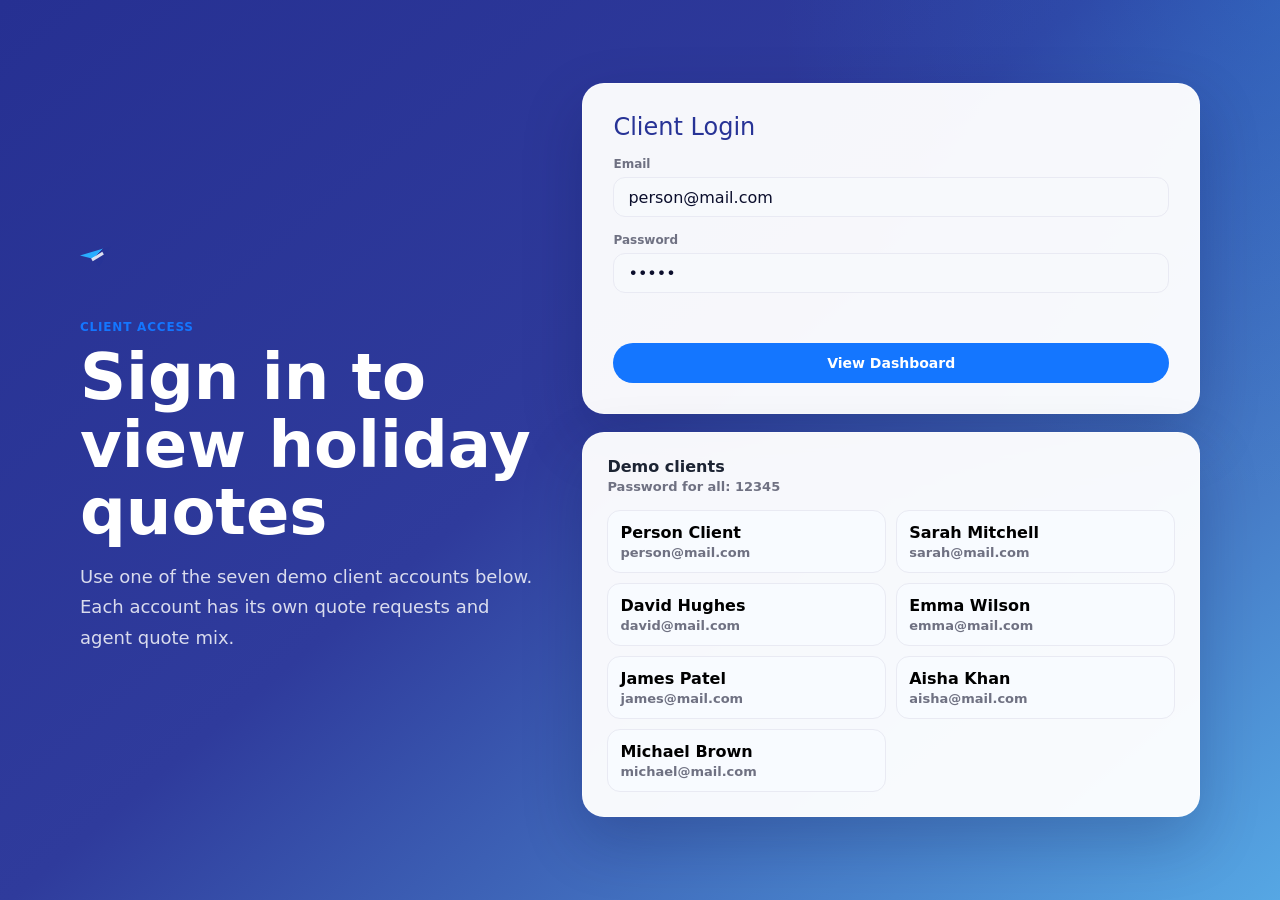
==== login/index.html @ 9fcec974 "Add client login demo accounts" ====
<!doctype html>
<html lang="en">
  <head>
    <meta charset="utf-8" />
    <meta name="viewport" content="width=device-width, initial-scale=1" />
    <title>Client Login</title>
    <link rel="stylesheet" href="../assets/styles.css" />
  </head>
  <body class="login-page">
    <main class="login-shell">
      <section class="login-hero">
        <a class="brand" href="../" aria-label="Home">
          <span class="brand-plane"></span>
        </a>
        <div>
          <p class="dashboard-eyebrow">Client access</p>
          <h1>Sign in to view holiday quotes</h1>
          <p>Use one of the seven demo client accounts below. Each account has its own quote requests and agent quote mix.</p>
        </div>
      </section>

      <section class="login-card">
        <form id="loginForm" class="login-form">
          <h2>Client Login</h2>
          <label class="field">
            <span>Email</span>
            <input name="email" type="email" autocomplete="email" />
          </label>
          <label class="field">
            <span>Password</span>
            <input name="password" type="password" autocomplete="current-password" />
          </label>
          <small data-login-error></small>
          <button class="submit-button" type="submit">View Dashboard</button>
        </form>

        <div class="demo-client-panel">
          <div>
            <strong>Demo clients</strong>
            <span>Password for all: 12345</span>
          </div>
          <div class="demo-client-list" id="demoClientList"></div>
        </div>
      </section>
    </main>

    <script src="../assets/app.js"></script>
  </body>
</html>
---- assets/styles.css ----
:root {
  --blue: #28adff;
  --deep-blue: #273396;
  --ink: #1d2433;
  --muted: #6f7182;
  --soft: #f7f9fc;
  --line: #e8eaf3;
  --qmt-blue: #1476ff;
  --qmt-blue-light: #eaf4ff;
  --qmt-bg: #f7f9fc;
  --qmt-text-dark: #0b0e2c;
  --qmt-text-muted: #6f7182;
  --qmt-border: #e9eaf3;
  --shadow: 0 18px 50px rgba(25, 93, 194, 0.12);
  font-family: Inter, ui-sans-serif, system-ui, -apple-system, BlinkMacSystemFont, "Segoe UI", sans-serif;
}

* {
  box-sizing: border-box;
}

html {
  scroll-behavior: smooth;
}

body {
  margin: 0;
  color: var(--ink);
  background: #ffffff;
  overflow-x: hidden;
}

a {
  color: inherit;
  text-decoration: none;
}

button,
input,
select,
textarea {
  font: inherit;
}

.site-header {
  height: 66px;
  display: flex;
  align-items: center;
  justify-content: space-between;
  gap: 24px;
  padding: 0 6.5vw;
  background: #ffffff;
  position: sticky;
  top: 0;
  z-index: 20;
  box-shadow: 0 1px 0 rgba(16, 24, 40, 0.05);
}

.brand {
  display: inline-flex;
  align-items: center;
  gap: 0;
  color: var(--deep-blue);
}

.brand-plane {
  width: 31px;
  height: 22px;
  display: inline-block;
  position: relative;
  flex: 0 0 31px;
}

.brand-plane::before {
  content: "";
  position: absolute;
  inset: 0;
  background: linear-gradient(135deg, #28adff 0 48%, #273396 49% 100%);
  clip-path: polygon(0 42%, 100% 0, 61% 100%, 45% 58%);
}

.brand-plane::after {
  content: "";
  position: absolute;
  left: 11px;
  top: 9px;
  width: 13px;
  height: 3px;
  background: #ffffff;
  transform: rotate(-31deg);
  opacity: 0.85;
}

.brand-text {
  font-size: 28px;
  line-height: 1;
  letter-spacing: -0.8px;
  font-weight: 500;
  white-space: nowrap;
}

.desktop-nav {
  display: flex;
  align-items: center;
  gap: 38px;
  font-weight: 700;
}

.desktop-nav a {
  font-size: 15px;
  color: #171717;
}

.desktop-nav .is-active {
  color: var(--blue);
}

.header-actions {
  display: flex;
  align-items: center;
  gap: 17px;
}

.pill-button,
.outline-button,
.text-link {
  display: inline-flex;
  align-items: center;
  justify-content: center;
  min-height: 42px;
  padding: 0 22px;
  border-radius: 999px;
  font-weight: 800;
  font-size: 14px;
  white-space: nowrap;
}

.pill-button {
  color: #ffffff;
  background: var(--blue);
  box-shadow: 0 12px 30px rgba(40, 173, 255, 0.25);
}

.outline-button {
  color: var(--deep-blue);
  border: 1px solid rgba(39, 51, 150, 0.18);
  background: #ffffff;
}

.icon-button {
  width: 30px;
  height: 30px;
  border: 0;
  background: transparent;
  position: relative;
  cursor: pointer;
}

.icon-heart::before,
.icon-heart::after {
  content: "";
  width: 12px;
  height: 19px;
  border: 3px solid var(--deep-blue);
  border-bottom: 0;
  border-radius: 12px 12px 0 0;
  position: absolute;
  top: 4px;
  left: 9px;
  transform: rotate(-45deg);
  transform-origin: bottom center;
}

.icon-heart::after {
  left: 4px;
  transform: rotate(45deg);
}

.icon-user::before {
  content: "";
  width: 22px;
  height: 22px;
  border-radius: 50%;
  background: var(--deep-blue);
  position: absolute;
  top: 4px;
  left: 4px;
}

.icon-user::after {
  content: "";
  width: 13px;
  height: 7px;
  border-radius: 10px 10px 4px 4px;
  background: #ffffff;
  position: absolute;
  left: 8px;
  bottom: 6px;
  box-shadow: 1px -9px 0 -3px #ffffff;
}

.hero {
  min-height: 594px;
  position: relative;
  overflow: hidden;
  border-bottom-left-radius: 88px;
  border-bottom-right-radius: 88px;
  background: linear-gradient(140deg, #263092 0%, #2f3b9c 48%, #56a7e4 100%);
}

.hero-grid {
  position: absolute;
  inset: 0;
  background-image:
    linear-gradient(rgba(255, 255, 255, 0.07) 1px, transparent 1px),
    linear-gradient(90deg, rgba(255, 255, 255, 0.07) 1px, transparent 1px);
  background-size: 124px 102px;
}

.spark {
  position: absolute;
  width: 18px;
  height: 18px;
  border: 4px solid var(--blue);
  background: #ffffff;
  transform: rotate(45deg);
  box-shadow: 0 0 0 2px rgba(255, 255, 255, 0.3);
}

.spark-one { top: 70px; left: 31.5%; }
.spark-two { top: 178px; right: 15.5%; }
.spark-three { bottom: 96px; left: 14%; }

.hero-content {
  position: relative;
  z-index: 2;
  width: min(1000px, calc(100% - 40px));
  margin: 0 auto;
  padding-top: 124px;
  text-align: center;
}

.hero h1 {
  margin: 0;
  color: var(--deep-blue);
  font-weight: 400;
  line-height: 1.17;
  letter-spacing: 0;
  font-size: clamp(40px, 5.3vw, 66px);
}

.hero h1 span {
  display: inline-block;
  max-width: 100%;
  padding: 5px 42px;
  margin-bottom: 1px;
  border-radius: 14px;
  background: rgba(239, 239, 239, 0.93);
}

.hero h1 strong {
  color: var(--blue);
  font-weight: 900;
}

.hero-subtitle {
  width: fit-content;
  max-width: 100%;
  margin: 0 auto 39px;
  padding: 14px 42px 17px;
  border-radius: 14px;
  background: rgba(239, 239, 239, 0.93);
  font-size: clamp(17px, 1.8vw, 22px);
}

.hero-search {
  display: flex;
  align-items: center;
  gap: 12px;
  width: min(1000px, 100%);
  margin: 0 auto;
  padding: 10px;
  border-radius: 999px;
  background: #ffffff;
  box-shadow: 0 18px 45px rgba(18, 28, 87, 0.18);
}

.hero-search input {
  flex: 1;
  min-width: 0;
  height: 46px;
  border: 0;
  outline: 0;
  padding: 0 16px;
  font-size: 16px;
  color: #333d52;
}

.hero-search button {
  height: 46px;
  border: 0;
  border-radius: 999px;
  padding: 0 32px;
  background: var(--blue);
  color: #ffffff;
  text-transform: uppercase;
  letter-spacing: 1.5px;
  font-weight: 900;
  cursor: pointer;
}

.floating-card {
  position: absolute;
  z-index: 1;
  width: 178px;
  padding: 15px;
  border-radius: 9px;
  background: #ffffff;
  box-shadow: 0 20px 40px rgba(0, 0, 0, 0.16);
  color: #222;
}

.floating-card p {
  margin: 0 0 8px;
  font-size: 14px;
  font-weight: 800;
}

.floating-card span {
  display: block;
  margin: 6px 0;
  padding: 5px 8px;
  border-radius: 7px;
  background: #dff9ec;
  color: #16a85e;
  font-size: 11px;
  font-weight: 800;
}

.floating-card .warm {
  color: #ee6f5c;
  background: #ffe7e1;
}

.floating-card b {
  display: inline-block;
  margin-top: 9px;
  padding: 6px 10px;
  border-radius: 999px;
  background: var(--blue);
  color: #ffffff;
  font-size: 12px;
  transform: rotate(-8deg);
}

.floating-left {
  top: 88px;
  left: -14px;
  transform: rotate(-9deg);
}

.floating-right {
  right: -16px;
  bottom: 82px;
  transform: rotate(11deg);
}

.trip-types,
.live-requests,
.how-it-works,
.why-section {
  width: min(1260px, calc(100% - 44px));
  margin: 0 auto;
}

.trip-types {
  padding: 114px 0 66px;
  text-align: center;
}

section h2 {
  margin: 0 0 44px;
  color: var(--deep-blue);
  font-size: clamp(34px, 3.2vw, 44px);
  line-height: 1.15;
  font-weight: 400;
  letter-spacing: 0;
}

section h2 strong {
  font-weight: 900;
}

.trip-grid {
  display: grid;
  grid-template-columns: repeat(6, minmax(140px, 1fr));
  gap: 20px;
}

.trip-card {
  min-height: 188px;
  display: flex;
  flex-direction: column;
  justify-content: center;
  align-items: center;
  gap: 24px;
  border: 1px solid #dcdde3;
  border-radius: 18px;
  background: #ffffff;
  box-shadow: 0 22px 45px rgba(40, 173, 255, 0.08);
  font-size: 19px;
  font-weight: 900;
  transition: transform 160ms ease, box-shadow 160ms ease;
}

.trip-card:hover {
  transform: translateY(-4px);
  box-shadow: 0 26px 60px rgba(40, 173, 255, 0.18);
}

.trip-symbol {
  width: 58px;
  height: 58px;
  display: inline-flex;
  align-items: center;
  justify-content: center;
  position: relative;
  border-radius: 50%;
  border: 1px solid #f0dfe2;
  background: #fff8f8;
  color: var(--blue);
}

.trip-symbol::before {
  font-size: 26px;
  line-height: 1;
}

.trip-package::before { content: "✈"; }
.trip-luxury::before { content: "♜"; }
.trip-cruise::before { content: "⚓"; }
.trip-disney::before { content: "♕"; }
.trip-multicentre::before { content: "⌖"; }
.trip-custom::before { content: "✦"; }

.trip-symbol::after {
  content: "";
  position: absolute;
  width: 20px;
  height: 20px;
  border-right: 3px solid currentColor;
  border-bottom: 3px solid currentColor;
  bottom: 14px;
  right: 15px;
  opacity: 0.18;
  transform: rotate(-35deg);
}

.travel-marketplace {
  width: min(1360px, calc(100% - 44px));
  margin: 0 auto;
  padding: 12px 0 54px;
}

.market-row {
  margin-bottom: 28px;
}

.market-row-heading {
  display: flex;
  align-items: flex-end;
  justify-content: space-between;
  gap: 20px;
  margin-bottom: 12px;
}

.market-row-heading h2,
.partner-strip h2 {
  margin: 0;
  color: #0b0e2c;
  font-size: 22px;
  line-height: 1.2;
  font-weight: 900;
}

.market-row-heading p {
  margin: 5px 0 0;
  color: var(--muted);
  font-size: 13px;
  font-weight: 700;
}

.market-controls {
  display: flex;
  align-items: center;
  gap: 8px;
  color: var(--qmt-blue);
  font-size: 12px;
  font-weight: 900;
}

.market-controls button {
  width: 28px;
  height: 28px;
  border: 1px solid var(--line);
  border-radius: 50%;
  background: #ffffff;
  position: relative;
  cursor: pointer;
}

.market-controls button::after {
  content: "";
  width: 7px;
  height: 7px;
  border-top: 2px solid #7b8498;
  border-right: 2px solid #7b8498;
  position: absolute;
  top: 9px;
  left: 8px;
  transform: rotate(-135deg);
}

.market-controls button + button::after {
  left: 10px;
  transform: rotate(45deg);
}

.market-scroll {
  display: grid;
  grid-auto-columns: minmax(175px, 1fr);
  grid-auto-flow: column;
  gap: 14px;
  overflow-x: auto;
  padding: 2px 2px 10px;
  scrollbar-width: thin;
}

.destination-card,
.deal-card {
  min-height: 156px;
  display: flex;
  flex-direction: column;
  justify-content: flex-end;
  position: relative;
  overflow: hidden;
  border-radius: 12px;
  color: #ffffff;
  background-color: #224c72;
  background-size: cover;
  background-position: center;
  box-shadow: 0 14px 28px rgba(20, 35, 90, 0.13);
}

.destination-card::before,
.deal-card::before {
  content: "";
  position: absolute;
  inset: 0;
  background: linear-gradient(180deg, rgba(0, 0, 0, 0.02) 34%, rgba(0, 0, 0, 0.72) 100%);
}

.destination-card strong,
.destination-card em,
.deal-card strong,
.deal-card span:not(.heart-mark):not(.sponsor-pill),
.deal-card em,
.deal-card b {
  position: relative;
  z-index: 1;
  margin-left: 14px;
  margin-right: 14px;
}

.destination-card strong,
.deal-card strong {
  font-size: 16px;
  line-height: 1.15;
  font-weight: 900;
}

.destination-card em,
.deal-card em,
.deal-card span:not(.heart-mark):not(.sponsor-pill) {
  margin-top: 3px;
  margin-bottom: 13px;
  font-size: 12px;
  font-style: normal;
  font-weight: 900;
}

.deal-card span:not(.heart-mark):not(.sponsor-pill) {
  margin-bottom: 3px;
  color: rgba(255, 255, 255, 0.86);
}

.deal-card b {
  align-self: flex-start;
  margin-bottom: 12px;
  padding: 7px 12px;
  border-radius: 7px;
  background: #ffffff;
  color: var(--qmt-blue);
  font-size: 12px;
  font-weight: 900;
}

.heart-mark {
  width: 22px;
  height: 22px;
  position: absolute;
  top: 10px;
  right: 10px;
  z-index: 2;
}

.heart-mark::before,
.heart-mark::after {
  content: "";
  width: 9px;
  height: 14px;
  border: 2px solid #ffffff;
  border-bottom: 0;
  border-radius: 10px 10px 0 0;
  position: absolute;
  top: 3px;
  left: 8px;
  transform: rotate(-45deg);
  transform-origin: bottom center;
}

.heart-mark::after {
  left: 4px;
  transform: rotate(45deg);
}

.sponsor-pill {
  position: absolute;
  top: 10px;
  left: 10px;
  z-index: 2;
  padding: 4px 8px;
  border-radius: 999px;
  background: #ffffff;
  color: #30436c;
  text-transform: uppercase;
  font-size: 9px;
  font-weight: 900;
}

.greece {
  background-image: url("trip-images/mediterranean-cruise.png");
}

.dubai,
.dubai-deal {
  background-image: url("trip-images/dubai-family-tour.png");
}

.tenerife {
  background-image: url("trip-images/tropical-resort.png");
}

.thailand,
.caribbean {
  background-image: url("trip-images/tropical-resort.png");
}

.maldives {
  background-image: url("trip-images/tropical-resort.png");
}

.newyork {
  background-image: url("trip-images/new-york-city.png");
}

.deal-scroll {
  grid-auto-columns: minmax(230px, 1fr);
}

.deal-card {
  min-height: 194px;
}

.turkey {
  background-image: url("trip-images/mediterranean-cruise.png");
}

.mauritius {
  background-image: url("trip-images/tropical-resort.png");
}

.mediterranean {
  background-image: url("trip-images/mediterranean-cruise.png");
}

.agent-scroll {
  grid-auto-columns: minmax(248px, 1fr);
}

.agent-card {
  min-height: 122px;
  display: grid;
  grid-template-columns: 72px 1fr;
  align-items: center;
  gap: 14px;
  position: relative;
  padding: 16px;
  border: 1px solid var(--line);
  border-radius: 14px;
  background: #ffffff;
  box-shadow: 0 12px 24px rgba(20, 35, 90, 0.08);
}

.agent-avatar {
  width: 64px;
  height: 64px;
  display: inline-flex;
  align-items: center;
  justify-content: center;
  border-radius: 50%;
  background: linear-gradient(145deg, #eaf4ff, #dce9ff);
  color: var(--qmt-blue);
  font-weight: 900;
  box-shadow: inset 0 0 0 1px #cfe4ff;
}

.agent-card strong,
.agent-card span,
.agent-card em {
  display: block;
}

.agent-card .agent-avatar {
  display: inline-flex;
}

.agent-card strong {
  color: var(--qmt-text-dark);
  font-size: 14px;
  font-weight: 900;
}

.agent-card span,
.agent-card em {
  color: var(--muted);
  font-size: 11px;
  font-style: normal;
  font-weight: 700;
}

.agent-card button {
  height: 28px;
  margin-top: 8px;
  padding: 0 13px;
  border: 1px solid var(--line);
  border-radius: 999px;
  background: #ffffff;
  color: var(--qmt-blue);
  font-size: 11px;
  font-weight: 900;
}

.agent-card .sponsor-pill {
  background: var(--qmt-blue);
  color: #ffffff;
}

.partner-strip {
  margin-top: 4px;
}

.partner-strip h2 {
  margin-bottom: 12px;
}

.partner-strip div {
  display: flex;
  flex-wrap: wrap;
  gap: 12px;
}

.partner-strip span {
  display: inline-flex;
  align-items: center;
  min-height: 42px;
  padding: 0 18px;
  border: 1px solid var(--line);
  border-radius: 999px;
  background: #ffffff;
  color: var(--qmt-text-dark);
  font-weight: 900;
  box-shadow: 0 10px 22px rgba(20, 35, 90, 0.07);
}

.live-requests {
  padding: 34px 0 82px;
}

.section-kicker {
  color: var(--blue);
  font-weight: 900;
  letter-spacing: 1px;
  text-transform: uppercase;
  font-size: 13px;
}

.live-requests h2,
.how-it-works h2,
.why-section h2 {
  text-align: center;
}

.request-grid {
  display: grid;
  grid-template-columns: repeat(3, 1fr);
  gap: 24px;
}

.request-card {
  overflow: hidden;
  border: 1px solid var(--line);
  border-radius: 22px;
  background: #ffffff;
  box-shadow: var(--shadow);
}

.request-card img {
  width: 100%;
  height: 180px;
  display: block;
  object-fit: cover;
}

.request-card div {
  padding: 22px;
}

.badge {
  display: inline-flex;
  padding: 6px 11px;
  border-radius: 999px;
  background: #eaf7ff;
  color: var(--blue);
  font-size: 12px;
  font-weight: 900;
}

.request-card h3 {
  margin: 14px 0 16px;
  font-size: 22px;
}

.request-card dl {
  margin: 0;
}

.request-card dl div {
  display: flex;
  justify-content: space-between;
  gap: 12px;
  padding: 8px 0;
  border: 0;
  box-shadow: none;
}

.request-card dt {
  color: var(--muted);
  font-weight: 700;
}

.request-card dd {
  margin: 0;
  font-weight: 900;
}

.request-card a {
  display: inline-flex;
  margin-top: 18px;
  color: #ffffff;
  background: var(--blue);
  border-radius: 999px;
  padding: 11px 20px;
  font-weight: 900;
}

.split-section,
.agent-section {
  width: min(1180px, calc(100% - 44px));
  display: grid;
  grid-template-columns: 1fr 1fr;
  align-items: center;
  gap: 70px;
  margin: 0 auto;
  padding: 78px 0;
}

.image-stack {
  position: relative;
}

.main-image,
.agent-section img {
  width: 100%;
  display: block;
  border-radius: 24px;
  box-shadow: var(--shadow);
}

.mini-card {
  position: absolute;
  right: -24px;
  bottom: 34px;
  width: 240px;
  padding: 20px;
  border-radius: 18px;
  background: #ffffff;
  box-shadow: 0 22px 50px rgba(20, 35, 90, 0.18);
}

.mini-card strong,
.mini-card span {
  display: block;
}

.mini-card span {
  margin-top: 6px;
  color: var(--muted);
}

.toggle-tabs {
  display: inline-flex;
  padding: 6px;
  border-radius: 999px;
  background: #eef7ff;
  margin-bottom: 22px;
}

.toggle-tabs button {
  border: 0;
  padding: 10px 18px;
  border-radius: 999px;
  background: transparent;
  color: var(--deep-blue);
  font-weight: 900;
}

.toggle-tabs .active {
  background: var(--blue);
  color: #ffffff;
}

.copy-column h2,
.agent-section h2 {
  margin-bottom: 20px;
}

.copy-column p,
.agent-section p {
  color: var(--muted);
  font-size: 18px;
  line-height: 1.7;
}

.check-list {
  padding: 0;
  margin: 22px 0 26px;
  list-style: none;
}

.check-list li {
  margin: 12px 0;
  padding-left: 31px;
  position: relative;
  font-weight: 800;
}

.check-list li::before {
  content: "";
  position: absolute;
  left: 0;
  top: 6px;
  width: 17px;
  height: 17px;
  border-radius: 50%;
  background: var(--blue);
}

.check-list li::after {
  content: "";
  position: absolute;
  left: 6px;
  top: 9px;
  width: 4px;
  height: 8px;
  border-right: 2px solid #ffffff;
  border-bottom: 2px solid #ffffff;
  transform: rotate(45deg);
}

.text-link {
  background: var(--deep-blue);
  color: #ffffff;
}

.how-it-works,
.why-section {
  padding: 72px 0;
}

.steps,
.benefit-grid {
  display: grid;
  grid-template-columns: repeat(3, 1fr);
  gap: 24px;
}

.steps article,
.benefit-grid article {
  padding: 34px;
  border: 1px solid var(--line);
  border-radius: 22px;
  background: #ffffff;
  box-shadow: var(--shadow);
}

.step-icon {
  width: 52px;
  height: 52px;
  display: inline-flex;
  align-items: center;
  justify-content: center;
  position: relative;
  border-radius: 50%;
  background: #eaf4ff;
  border: 1px solid #cfe4ff;
  color: var(--blue);
}

.step-icon::before {
  font-size: 24px;
  font-weight: 900;
}

.step-submit::before { content: "1"; }
.step-bids::before { content: "2"; }
.step-book::before { content: "3"; }

.steps h3,
.benefit-grid h3 {
  margin: 22px 0 10px;
  color: var(--deep-blue);
  font-size: 22px;
}

.steps p,
.benefit-grid p {
  color: var(--muted);
  line-height: 1.6;
}

.benefit-grid {
  grid-template-columns: repeat(4, 1fr);
}

.agent-section {
  padding-bottom: 110px;
}

.agent-actions {
  display: flex;
  gap: 14px;
  flex-wrap: wrap;
  margin-top: 30px;
}

.site-footer {
  display: flex;
  justify-content: space-between;
  gap: 40px;
  padding: 44px 6.5vw;
  border-top: 1px solid var(--line);
  background: #f9fbfd;
}

.site-footer img {
  width: 190px;
}

.footer-brand .brand-text {
  font-size: 22px;
}

.site-footer p {
  color: var(--muted);
}

.footer-links {
  display: flex;
  gap: 22px;
  flex-wrap: wrap;
  align-items: center;
  font-weight: 800;
}

.login-page {
  min-height: 100vh;
  background:
    radial-gradient(circle at top right, rgba(40, 173, 255, 0.22), transparent 32%),
    linear-gradient(140deg, #263092 0%, #2f3b9c 46%, #56a7e4 100%);
}

.login-shell {
  width: min(1120px, calc(100% - 44px));
  min-height: 100vh;
  display: grid;
  grid-template-columns: 0.85fr 1.15fr;
  align-items: center;
  gap: 46px;
  margin: 0 auto;
  padding: 56px 0;
}

.login-hero {
  color: #ffffff;
}

.login-hero .brand {
  margin-bottom: 52px;
  color: #ffffff;
}

.login-hero h1 {
  margin: 10px 0 16px;
  font-size: clamp(42px, 5vw, 68px);
  line-height: 1.05;
  letter-spacing: 0;
}

.login-hero p:not(.dashboard-eyebrow) {
  max-width: 520px;
  margin: 0;
  color: rgba(255, 255, 255, 0.82);
  font-size: 18px;
  line-height: 1.7;
}

.login-card {
  display: grid;
  gap: 18px;
}

.login-form,
.demo-client-panel {
  border: 1px solid rgba(255, 255, 255, 0.42);
  border-radius: 22px;
  background: rgba(255, 255, 255, 0.96);
  box-shadow: 0 24px 60px rgba(10, 20, 70, 0.22);
}

.login-form {
  display: grid;
  gap: 16px;
  padding: 30px;
}

.login-form h2 {
  margin: 0;
  font-size: 24px;
}

.login-form small {
  min-height: 18px;
  color: #ef4444;
  font-weight: 800;
}

.demo-client-panel {
  padding: 24px;
}

.demo-client-panel strong,
.demo-client-panel span {
  display: block;
}

.demo-client-panel span {
  margin-top: 3px;
  color: var(--qmt-text-muted);
  font-size: 13px;
  font-weight: 800;
}

.demo-client-list {
  display: grid;
  grid-template-columns: repeat(2, minmax(0, 1fr));
  gap: 10px;
  margin-top: 16px;
}

.demo-client-list button {
  min-width: 0;
  padding: 12px;
  border: 1px solid var(--qmt-border);
  border-radius: 13px;
  background: #f8fbff;
  text-align: left;
  cursor: pointer;
}

.demo-client-list button:hover {
  border-color: rgba(20, 118, 255, 0.34);
  background: var(--qmt-blue-light);
}

.dashboard-page {
  background:
    radial-gradient(circle at top right, rgba(214, 181, 109, 0.16), transparent 28%),
    linear-gradient(180deg, #f8fbff 0%, #f4f7fb 42%, #eef3f8 100%);
  color: var(--qmt-text-dark);
}

.dashboard-shell {
  min-height: 100vh;
  display: grid;
  grid-template-columns: 300px 1fr;
}

.sidebar {
  background: #ffffff;
  border-right: 1px solid var(--qmt-border);
  min-height: 100vh;
  position: sticky;
  top: 0;
}

.sidebar-logo {
  height: 75px;
  display: flex;
  align-items: center;
  padding: 0 30px;
  border-bottom: 1px solid var(--qmt-border);
}

.dashboard-brand .brand-plane {
  width: 30px;
  height: 22px;
  flex-basis: 30px;
}

.dashboard-brand .brand-text {
  font-size: 18px;
  letter-spacing: -0.6px;
}

.side-nav {
  padding: 28px;
}

.side-nav a {
  height: 44px;
  display: flex;
  align-items: center;
  gap: 22px;
  padding: 0 12px;
  margin-bottom: 4px;
  border-radius: 10px;
  color: var(--qmt-text-dark);
  font-size: 16px;
}

.side-nav a.active {
  background: var(--qmt-blue-light);
  font-weight: 800;
}

.side-icon {
  width: 20px;
  height: 20px;
  border-radius: 6px;
  border: 2px solid var(--qmt-text-muted);
  position: relative;
  flex: 0 0 20px;
}

.active .side-icon {
  border-color: var(--qmt-blue);
}

.icon-dashboard::after {
  content: "";
  position: absolute;
  inset: 4px;
  border-top: 2px solid currentColor;
  border-bottom: 2px solid currentColor;
  color: inherit;
}

.icon-home::before {
  content: "";
  position: absolute;
  width: 10px;
  height: 10px;
  border-left: 2px solid currentColor;
  border-top: 2px solid currentColor;
  left: 3px;
  top: 5px;
  transform: rotate(45deg);
}

.icon-home::after {
  content: "";
  position: absolute;
  width: 10px;
  height: 8px;
  border: 2px solid currentColor;
  border-top: 0;
  left: 3px;
  bottom: 3px;
}

.icon-pin {
  border-radius: 50% 50% 50% 0;
  transform: rotate(-45deg);
}

.icon-pin::after {
  content: "";
  width: 6px;
  height: 6px;
  border-radius: 50%;
  background: var(--qmt-blue);
  position: absolute;
  top: 5px;
  left: 5px;
}

.icon-account {
  border-radius: 50%;
}

.icon-history {
  border-radius: 50%;
}

.icon-support {
  border-radius: 50%;
  border-style: dashed;
}

.dashboard-main {
  min-width: 0;
  background:
    linear-gradient(135deg, rgba(15, 39, 85, 0.035), transparent 34%),
    transparent;
}

.dashboard-topbar {
  height: 75px;
  display: flex;
  align-items: center;
  justify-content: space-between;
  gap: 18px;
  padding: 0 34px;
  background: #ffffff;
  border-bottom: 1px solid var(--qmt-border);
}

.dashboard-topbar p {
  margin: 0 0 3px;
  color: var(--qmt-text-muted);
  font-size: 13px;
}

.dashboard-topbar strong {
  font-size: 17px;
}

.menu-button {
  display: none;
}

.topbar-actions {
  display: flex;
  align-items: center;
  gap: 14px;
  margin-left: auto;
}

.home-link {
  min-height: 36px;
  display: inline-flex;
  align-items: center;
  padding: 0 16px;
  border-radius: 999px;
  border: 1px solid var(--qmt-border);
  font-size: 13px;
  font-weight: 800;
  background: #ffffff;
}

.logout-button {
  min-height: 36px;
  padding: 0 15px;
  border: 1px solid var(--qmt-border);
  border-radius: 999px;
  background: #ffffff;
  color: var(--qmt-text-dark);
  font-size: 13px;
  font-weight: 800;
  cursor: pointer;
}

.avatar {
  width: 38px;
  height: 38px;
  display: inline-flex;
  align-items: center;
  justify-content: center;
  border-radius: 50%;
  background: var(--qmt-blue);
  color: #ffffff;
  font-weight: 900;
}

.request-form-wrap {
  width: min(1280px, calc(100% - 48px));
  margin: 26px auto 60px;
}

.request-titlebar {
  display: flex;
  align-items: center;
  justify-content: space-between;
  gap: 18px;
  margin-bottom: 16px;
}

.request-titlebar h1 {
  margin: 0;
  font-size: 16px;
}

.back-button {
  height: 36px;
  display: inline-flex;
  align-items: center;
  padding: 0 21px;
  border-radius: 999px;
  border: 1px solid var(--qmt-border);
  background: #ffffff;
  box-shadow: 0 2px 8px rgba(11, 22, 44, 0.05);
  font-size: 12px;
  font-weight: 800;
}

.qmt-form,
.success-panel {
  background: #ffffff;
  border: 1px solid var(--qmt-border);
  border-radius: 24px;
  box-shadow: 0 2px 10px rgba(25, 93, 194, 0.07);
}

.qmt-form {
  display: grid;
  grid-template-columns: repeat(2, minmax(0, 1fr));
  gap: 20px 32px;
  padding: 30px;
}

.form-section-title {
  grid-column: 1 / -1;
  display: flex;
  align-items: center;
  gap: 14px;
  margin-top: 4px;
}

.form-section-title span {
  white-space: nowrap;
  font-weight: 900;
  font-size: 14px;
}

.form-section-title::after {
  content: "";
  height: 1px;
  flex: 1;
  background: var(--qmt-border);
}

.field {
  display: flex;
  flex-direction: column;
  gap: 6px;
}

.field.full,
.upload-area.full,
.child-ages.full,
.form-actions.full {
  grid-column: 1 / -1;
}

.field > span {
  color: var(--qmt-text-muted);
  font-size: 12px;
  font-weight: 700;
}

.field b {
  color: #f87171;
}

.field input,
.field select,
.field textarea {
  width: 100%;
  border: 1px solid var(--qmt-border);
  border-radius: 12px;
  background: var(--qmt-bg);
  color: var(--qmt-text-dark);
  outline: 0;
  transition: border-color 150ms ease, box-shadow 150ms ease;
}

.field input,
.field select {
  height: 40px;
  padding: 0 14px;
}

.field textarea {
  resize: vertical;
  min-height: 130px;
  padding: 12px 14px;
  line-height: 1.55;
}

.field input:focus,
.field select:focus,
.field textarea:focus {
  border-color: var(--qmt-blue);
  box-shadow: 0 0 0 3px rgba(20, 118, 255, 0.1);
}

.field small {
  min-height: 16px;
  color: #ef4444;
  font-size: 12px;
}

.child-ages {
  display: flex;
  flex-direction: column;
  gap: 10px;
  padding: 16px;
  border: 1px solid var(--qmt-border);
  border-radius: 16px;
  background: #fbfdff;
}

.child-ages-heading {
  display: flex;
  justify-content: space-between;
  gap: 16px;
  align-items: center;
}

.child-ages-heading span {
  color: var(--qmt-text-muted);
  font-size: 12px;
  font-weight: 700;
}

.child-ages-heading b {
  color: #f87171;
}

.child-ages-heading em {
  color: var(--qmt-text-muted);
  font-size: 12px;
  font-style: normal;
}

.child-age-grid {
  display: grid;
  grid-template-columns: repeat(4, minmax(120px, 1fr));
  gap: 14px;
}

.child-age-field {
  gap: 5px;
}

.upload-button {
  width: 100%;
  min-height: 155px;
  display: flex;
  flex-direction: column;
  align-items: center;
  justify-content: center;
  gap: 9px;
  border: 2px dashed var(--qmt-border);
  border-radius: 18px;
  background: var(--qmt-bg);
  color: var(--qmt-text-dark);
  cursor: pointer;
  transition: border-color 150ms ease, background 150ms ease;
}

.upload-button:hover {
  border-color: var(--qmt-blue);
  background: var(--qmt-blue-light);
}

.upload-icon {
  width: 42px;
  height: 42px;
  border-radius: 50%;
  border: 1px solid var(--qmt-border);
  background: #ffffff;
  position: relative;
  box-shadow: 0 2px 8px rgba(11, 22, 44, 0.05);
}

.upload-icon::before {
  content: "";
  width: 14px;
  height: 14px;
  border-top: 3px solid var(--qmt-blue);
  border-left: 3px solid var(--qmt-blue);
  position: absolute;
  top: 14px;
  left: 13px;
  transform: rotate(45deg);
}

.upload-icon::after {
  content: "";
  width: 3px;
  height: 17px;
  background: var(--qmt-blue);
  position: absolute;
  top: 14px;
  left: 20px;
}

.upload-button strong {
  font-size: 14px;
}

.upload-button em {
  color: var(--qmt-text-muted);
  font-size: 12px;
  font-style: normal;
}

#fileInput {
  display: none;
}

.file-chips {
  display: flex;
  flex-wrap: wrap;
  gap: 8px;
  margin-top: 12px;
}

.file-chip {
  max-width: 220px;
  display: inline-flex;
  align-items: center;
  gap: 8px;
  height: 32px;
  padding: 0 12px;
  border-radius: 999px;
  border: 1px solid #cfe4ff;
  background: var(--qmt-blue-light);
  color: var(--qmt-blue);
  font-size: 12px;
  font-weight: 800;
}

.file-chip span {
  overflow: hidden;
  text-overflow: ellipsis;
  white-space: nowrap;
}

.file-chip button {
  border: 0;
  background: transparent;
  color: inherit;
  cursor: pointer;
  font-weight: 900;
}

.form-actions {
  display: flex;
  justify-content: flex-end;
  gap: 12px;
  padding-top: 24px;
  border-top: 1px solid var(--qmt-border);
}

.cancel-button,
.submit-button {
  min-height: 40px;
  display: inline-flex;
  align-items: center;
  justify-content: center;
  border-radius: 999px;
  padding: 0 28px;
  font-size: 14px;
  font-weight: 800;
  border: 0;
}

.cancel-button {
  border: 1px solid var(--qmt-border);
  color: var(--qmt-text-dark);
  background: #ffffff;
}

.submit-button {
  background: var(--qmt-blue);
  color: #ffffff;
  cursor: pointer;
}

.success-panel {
  padding: 52px;
  text-align: center;
}

.success-icon {
  width: 64px;
  height: 64px;
  margin: 0 auto 18px;
  border-radius: 50%;
  border: 1px solid #d0fae5;
  background: #ecfdf5;
  position: relative;
}

.success-icon::after {
  content: "";
  width: 16px;
  height: 29px;
  border-right: 5px solid #00bb7f;
  border-bottom: 5px solid #00bb7f;
  position: absolute;
  top: 13px;
  left: 22px;
  transform: rotate(45deg);
}

.success-panel h2 {
  margin: 0 0 8px;
  font-size: 18px;
}

.success-panel p {
  margin: 0 auto 22px;
  max-width: 430px;
  color: var(--qmt-text-muted);
}

.client-dashboard-wrap {
  width: min(1280px, calc(100% - 48px));
  margin: 26px auto 60px;
}

.dashboard-hero-row,
.quote-list-heading {
  display: flex;
  align-items: center;
  justify-content: space-between;
  gap: 18px;
}

.dashboard-eyebrow {
  margin: 0 0 6px;
  color: var(--qmt-blue);
  font-size: 12px;
  font-weight: 900;
  letter-spacing: 0.8px;
  text-transform: uppercase;
}

.dashboard-hero-row h1 {
  margin: 0;
  font-size: 24px;
}

.dashboard-stats {
  display: grid;
  grid-template-columns: repeat(3, 1fr);
  gap: 18px;
  margin: 24px 0;
}

.dashboard-stats article,
.quote-list-panel,
.quote-request-card,
.empty-quotes {
  border: 1px solid rgba(210, 219, 234, 0.92);
  border-radius: 20px;
  background: rgba(255, 255, 255, 0.92);
  box-shadow: 0 18px 45px rgba(20, 35, 90, 0.08);
}

.dashboard-stats article {
  position: relative;
  overflow: hidden;
  padding: 22px;
}

.dashboard-stats article::after {
  content: "";
  width: 92px;
  height: 92px;
  position: absolute;
  right: -34px;
  top: -34px;
  border-radius: 50%;
  background: rgba(214, 181, 109, 0.18);
}

.dashboard-stats span {
  display: block;
  color: var(--qmt-blue);
  font-size: 30px;
  font-weight: 900;
}

.dashboard-stats p {
  margin: 4px 0 0;
  color: var(--qmt-text-muted);
  font-weight: 700;
}

.quote-list-panel {
  padding: 24px;
  background:
    linear-gradient(180deg, rgba(255, 255, 255, 0.98), rgba(250, 252, 255, 0.96)),
    #ffffff;
}

.quote-list-heading {
  margin-bottom: 18px;
}

.quote-list-heading h2 {
  margin: 0;
  color: var(--qmt-text-dark);
  font-size: 18px;
}

.quote-list-heading p {
  margin: 0;
  color: var(--qmt-text-muted);
}

.quote-request-list {
  display: grid;
  gap: 14px;
}

.quote-request-card {
  display: grid;
  grid-template-columns: 192px minmax(0, 1fr) 220px;
  gap: 22px;
  padding: 18px;
  position: relative;
  overflow: hidden;
  transition: box-shadow 180ms ease, transform 180ms ease, border-color 180ms ease;
}

.quote-request-card:hover,
.quote-request-card-open {
  border-color: rgba(20, 118, 255, 0.22);
  box-shadow: 0 24px 60px rgba(20, 35, 90, 0.12);
}

.quote-card-media {
  min-height: 190px;
  align-self: stretch;
  display: flex;
  align-items: flex-end;
  position: relative;
  overflow: hidden;
  border-radius: 16px;
  background-color: #12315d;
  background-position: center;
  background-size: cover;
}

.quote-card-media::before {
  content: "";
  position: absolute;
  inset: 0;
  background:
    linear-gradient(180deg, rgba(2, 8, 23, 0.02), rgba(2, 8, 23, 0.66)),
    linear-gradient(135deg, rgba(214, 181, 109, 0.2), transparent 55%);
}

.quote-card-media span {
  position: relative;
  z-index: 1;
  margin: 0 14px 14px;
  padding: 8px 11px;
  border-radius: 999px;
  background: rgba(255, 255, 255, 0.93);
  color: #102a4c;
  font-size: 12px;
  font-weight: 900;
}

.quote-request-main {
  min-width: 0;
}

.quote-status {
  display: inline-flex;
  align-items: center;
  min-height: 26px;
  padding: 0 11px;
  border-radius: 999px;
  background: #eef6ff;
  color: #0b64db;
  font-size: 12px;
  font-weight: 900;
}

.quote-status-complete {
  background: linear-gradient(135deg, #e9f8ef, #f7efd9);
  color: #0c7040;
}

.quote-status-progress {
  background: linear-gradient(135deg, #fff4df, #eef6ff);
  color: #8a5a00;
}

.quote-status-new {
  background: var(--qmt-blue-light);
  color: var(--qmt-blue);
}

.quote-request-card h3 {
  margin: 14px 0 6px;
  color: #07172f;
  font-size: 22px;
}

.quote-request-card p {
  margin: 0 0 14px;
  color: var(--qmt-text-muted);
}

.quote-request-card dl {
  display: grid;
  grid-template-columns: repeat(2, minmax(0, 1fr));
  gap: 12px 18px;
  margin: 0;
}

.quote-request-card dl div {
  padding: 10px 12px;
  border-radius: 12px;
  background: #f7f9fc;
}

.quote-request-card dt {
  color: var(--qmt-text-muted);
  font-size: 12px;
  font-weight: 800;
}

.quote-request-card dd {
  margin: 2px 0 0;
  font-weight: 800;
}

.quote-progress {
  margin-top: 16px;
}

.quote-progress div {
  display: flex;
  justify-content: space-between;
  gap: 12px;
  color: var(--qmt-text-muted);
  font-size: 12px;
  font-weight: 800;
}

.quote-progress strong {
  color: var(--qmt-text-dark);
}

.quote-progress-bar {
  height: 8px;
  display: block;
  overflow: hidden;
  margin-top: 8px;
  border-radius: 999px;
  background: #edf2f8;
}

.quote-progress-bar i {
  height: 100%;
  display: block;
  border-radius: inherit;
  background: linear-gradient(90deg, #1476ff, #20b6a0, #d6b56d);
}

.agent-quotes {
  display: grid;
  grid-template-columns: repeat(auto-fit, minmax(180px, 1fr));
  gap: 10px 16px;
  padding: 13px 0 0;
  margin: 14px 0 0;
  border-top: 1px solid var(--qmt-border);
  list-style: none;
}

.agent-quotes li {
  min-width: 0;
}

.agent-quotes strong,
.agent-quotes span,
.agent-quotes em,
.quote-empty-note {
  display: block;
}

.agent-quotes strong {
  color: var(--qmt-text-dark);
  font-size: 13px;
}

.agent-quotes span {
  margin-top: 2px;
  color: var(--qmt-blue);
  font-weight: 900;
}

.agent-quotes em,
.quote-empty-note {
  margin-top: 2px;
  color: var(--qmt-text-muted);
  font-size: 12px;
  font-style: normal;
  font-weight: 700;
}

.quote-empty-note {
  margin-bottom: 0;
}

.quote-view-button,
.quote-empty-pill {
  min-height: 36px;
  display: inline-flex;
  align-items: center;
  justify-content: center;
  padding: 0 14px;
  border-radius: 999px;
  font-size: 12px;
  font-weight: 900;
}

.quote-view-button {
  border: 0;
  background: linear-gradient(135deg, #0d5fe6, #2cb7a4);
  color: #ffffff;
  cursor: pointer;
  box-shadow: 0 12px 24px rgba(20, 118, 255, 0.18);
}

.quote-empty-pill {
  background: #edf2f8;
  color: var(--qmt-text-muted);
}

.quote-details-panel {
  grid-column: 1 / -1;
  padding: 24px;
  border-top: 1px solid rgba(210, 219, 234, 0.92);
  border-radius: 18px;
  background:
    linear-gradient(135deg, rgba(14, 34, 65, 0.96), rgba(13, 95, 157, 0.88)),
    #0e2241;
  color: #ffffff;
}

.quote-details-heading {
  display: flex;
  align-items: center;
  justify-content: space-between;
  gap: 16px;
  margin-bottom: 18px;
}

.quote-details-heading strong,
.quote-details-heading span {
  display: block;
}

.quote-details-heading strong {
  color: #ffffff;
  font-size: 20px;
}

.quote-details-heading span {
  margin-top: 3px;
  color: rgba(255, 255, 255, 0.72);
  font-size: 13px;
  font-weight: 700;
}

.agent-quote-grid {
  display: grid;
  grid-template-columns: repeat(auto-fit, minmax(250px, 1fr));
  gap: 16px;
}

.agent-quote-card {
  min-width: 0;
  padding: 18px;
  border: 1px solid rgba(255, 255, 255, 0.18);
  border-radius: 16px;
  background:
    linear-gradient(180deg, rgba(255, 255, 255, 0.98), rgba(246, 250, 255, 0.96)),
    #ffffff;
  box-shadow: 0 18px 38px rgba(0, 0, 0, 0.16);
}

.premium-agent-badge {
  display: inline-flex;
  align-items: center;
  min-height: 25px;
  margin-bottom: 13px;
  padding: 0 10px;
  border-radius: 999px;
  background: #fff4d8;
  color: #8a5a00;
  font-size: 11px;
  font-weight: 900;
  text-transform: uppercase;
  letter-spacing: 0.3px;
}

.agent-quote-topline {
  display: flex;
  justify-content: space-between;
  gap: 12px;
}

.agent-quote-topline strong,
.agent-rating,
.agent-rating em {
  display: block;
}

.agent-quote-topline strong {
  color: var(--qmt-text-dark);
}

.agent-quote-price {
  color: var(--qmt-blue) !important;
  white-space: nowrap;
}

.agent-rating {
  margin-top: 4px;
  color: #f5a400;
  font-size: 12px;
  font-weight: 900;
}

.agent-rating b {
  margin-left: 5px;
  color: var(--qmt-text-dark);
}

.agent-rating em {
  margin-top: 2px;
  color: var(--qmt-text-muted);
  font-style: normal;
  font-weight: 700;
}

.agent-quote-card p {
  margin: 12px 0 10px;
  color: var(--qmt-text-dark);
  font-weight: 800;
}

.quote-feature-list {
  padding: 0;
  margin: 0;
  list-style: none;
  color: var(--qmt-text-muted);
  font-size: 12px;
  font-weight: 700;
}

.quote-feature-list li {
  margin-top: 5px;
}

.quote-feature-list li::before {
  content: "";
  width: 6px;
  height: 6px;
  display: inline-block;
  margin-right: 7px;
  border-radius: 50%;
  background: var(--qmt-blue);
  vertical-align: middle;
}

.agent-quote-actions {
  display: flex;
  flex-wrap: wrap;
  gap: 8px;
  margin-top: 14px;
}

.agent-quote-actions button {
  min-height: 32px;
  padding: 0 11px;
  border: 1px solid var(--qmt-border);
  border-radius: 999px;
  background: #ffffff;
  color: var(--qmt-text-dark);
  font-size: 12px;
  font-weight: 900;
  cursor: pointer;
}

.agent-quote-actions button:first-child {
  border-color: rgba(20, 118, 255, 0.22);
  color: var(--qmt-blue);
  background: #f3f8ff;
}

.agent-quote-actions button.is-active {
  border-color: #31c48d;
  background: #e9f8ef;
  color: #0c8a49;
}

.agent-quote-actions button.is-rejected {
  border-color: #f2c8c8;
  background: #fff1f1;
  color: #bd2d2d;
}

.decision-badge {
  min-height: 32px;
  display: inline-flex;
  align-items: center;
  padding: 0 10px;
  border-radius: 999px;
  font-size: 12px;
  font-weight: 900;
  text-transform: capitalize;
}

.decision-accepted {
  background: #e9f8ef;
  color: #0c8a49;
}

.decision-rejected {
  background: #fff1f1;
  color: #bd2d2d;
}

.quote-request-side {
  display: flex;
  flex-direction: column;
  align-items: flex-end;
  gap: 9px;
  color: var(--qmt-text-muted);
  text-align: right;
}

.quote-request-side strong {
  color: var(--qmt-text-dark);
}

.quote-link {
  color: var(--qmt-blue);
  font-weight: 900;
}

.empty-quotes {
  padding: 42px 22px;
  text-align: center;
}

.empty-quotes h3 {
  margin: 0 0 8px;
  font-size: 20px;
}

.empty-quotes p {
  margin: 0 auto 20px;
  max-width: 460px;
  color: var(--qmt-text-muted);
}

@media (max-width: 1100px) {
  .desktop-nav {
    display: none;
  }

  .trip-grid,
  .request-grid,
  .steps,
  .benefit-grid {
    grid-template-columns: repeat(2, 1fr);
  }

  .dashboard-shell {
    grid-template-columns: 1fr;
  }

  .sidebar {
    display: none;
  }
}

@media (max-width: 820px) {
  .site-header {
    padding: 0 20px;
  }

  .header-actions .pill-button {
    display: none;
  }

  .header-actions .header-dashboard-link {
    display: inline-flex;
  }

  .hero {
    min-height: 680px;
    border-bottom-left-radius: 48px;
    border-bottom-right-radius: 48px;
  }

  .hero-content {
    width: min(1000px, calc(100% - 32px));
    padding-top: 88px;
  }

  .hero h1 {
    font-size: clamp(30px, 8.4vw, 44px);
  }

  .hero h1 span,
  .hero-subtitle {
    display: block;
    width: 100%;
    max-width: 100%;
    margin-left: auto;
    margin-right: auto;
    padding-left: 18px;
    padding-right: 18px;
    white-space: normal;
    text-wrap: balance;
  }

  section h2 {
    max-width: 100%;
    font-size: clamp(26px, 7vw, 34px);
    white-space: normal;
    text-wrap: balance;
  }

  .hero-search {
    flex-direction: column;
    border-radius: 24px;
  }

  .hero-search input,
  .hero-search button {
    width: 100%;
  }

  .floating-card {
    display: none;
  }

  .trip-grid,
  .request-grid,
  .steps,
  .benefit-grid,
  .split-section,
  .agent-section,
  .login-shell,
  .qmt-form {
    grid-template-columns: 1fr;
  }

  .login-shell {
    align-items: start;
    padding: 28px 0;
  }

  .login-hero .brand {
    margin-bottom: 34px;
  }

  .demo-client-list {
    grid-template-columns: 1fr;
  }

  .trip-types,
  .travel-marketplace,
  .live-requests,
  .how-it-works,
  .why-section {
    width: min(1260px, calc(100% - 32px));
  }

  .split-section,
  .agent-section {
    gap: 28px;
  }

  .mini-card {
    position: static;
    width: auto;
    margin-top: 16px;
  }

  .site-footer {
    flex-direction: column;
  }

  .dashboard-topbar {
    padding: 0 18px;
  }

  .home-link {
    display: none;
  }

  .request-form-wrap {
    width: min(100% - 28px, 720px);
  }

  .qmt-form {
    padding: 20px;
  }

  .form-actions {
    flex-direction: column-reverse;
  }

  .child-age-grid {
    grid-template-columns: repeat(2, minmax(0, 1fr));
  }

  .child-ages-heading {
    align-items: flex-start;
    flex-direction: column;
    gap: 4px;
  }

  .cancel-button,
  .submit-button {
    width: 100%;
  }

  .dashboard-stats,
  .quote-request-card,
  .quote-request-card dl {
    grid-template-columns: 1fr;
  }

  .dashboard-hero-row,
  .quote-list-heading {
    align-items: flex-start;
    flex-direction: column;
  }

  .quote-request-side {
    align-items: flex-start;
    text-align: left;
  }
}

@media (max-width: 540px) {
  .site-header {
    padding: 0 16px;
  }

  .brand-text {
    font-size: 20px;
  }

  .icon-user {
    display: none;
  }

  .header-actions {
    gap: 8px;
  }

  .header-dashboard-link {
    min-height: 38px;
    padding: 0 15px;
    font-size: 13px;
  }

  .hero-subtitle {
    font-size: 14px;
    line-height: 1.35;
  }

  .trip-types h2 {
    max-width: 330px;
    margin-left: auto;
    margin-right: auto;
    font-size: 24px;
  }
}
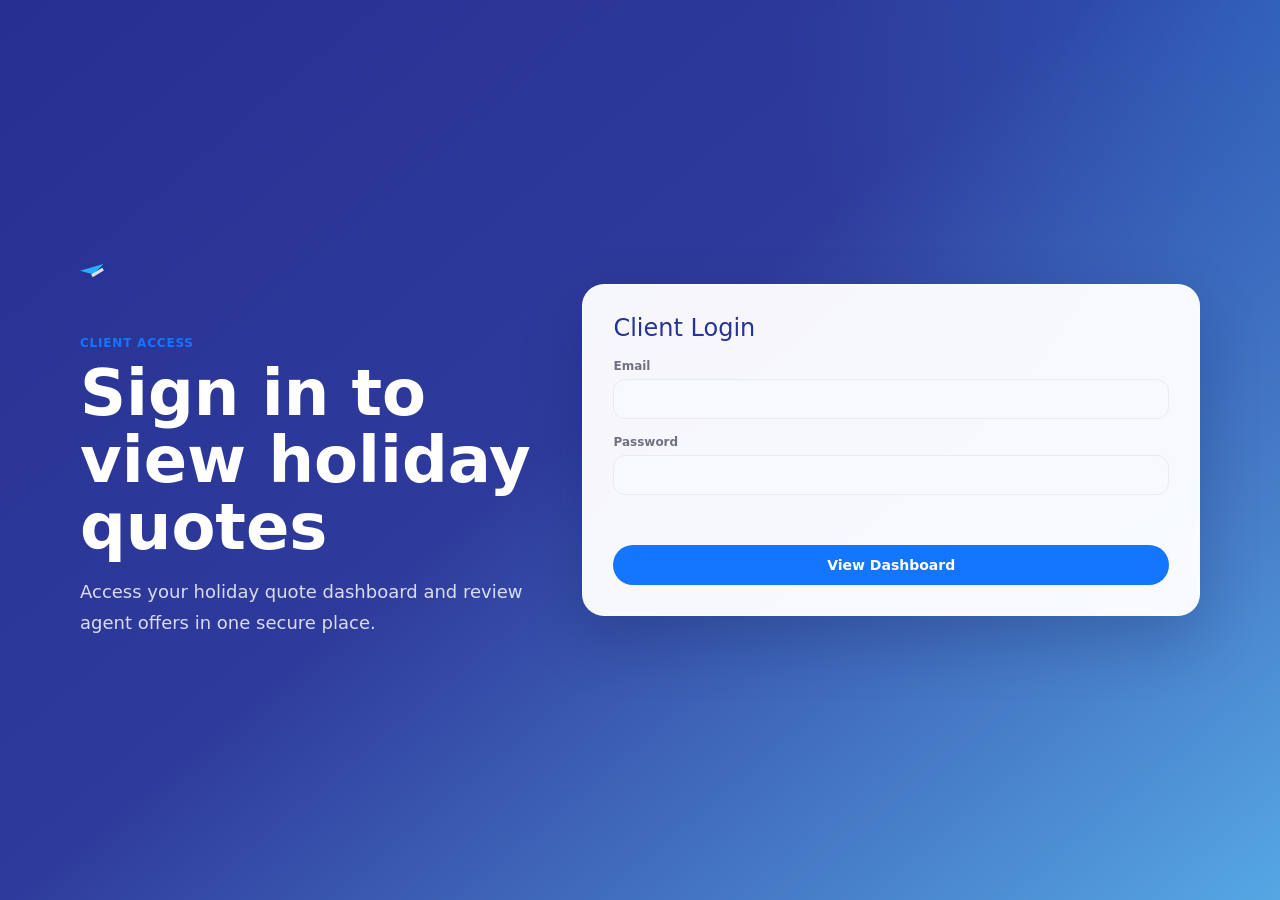
==== commit 9382b505: "PDF Updates" ====
--- a/login/index.html
+++ b/login/index.html
@@ -4,7 +4,7 @@
     <meta charset="utf-8" />
     <meta name="viewport" content="width=device-width, initial-scale=1" />
     <title>Client Login</title>
-    <link rel="stylesheet" href="../assets/styles.css" />
+    <link rel="stylesheet" href="../assets/styles.css?v=pdf-agent-banner-1" />
   </head>
   <body class="login-page">
     <main class="login-shell">
@@ -15,12 +15,12 @@
         <div>
           <p class="dashboard-eyebrow">Client access</p>
           <h1>Sign in to view holiday quotes</h1>
-          <p>Use one of the seven demo client accounts below. Each account has its own quote requests and agent quote mix.</p>
+          <p>Access your holiday quote dashboard and review agent offers in one secure place.</p>
         </div>
       </section>
 
       <section class="login-card">
-        <form id="loginForm" class="login-form">
+        <form id="loginForm" class="login-form" data-dashboard-path="../dashboard/client/">
           <h2>Client Login</h2>
           <label class="field">
             <span>Email</span>
@@ -33,17 +33,9 @@
           <small data-login-error></small>
           <button class="submit-button" type="submit">View Dashboard</button>
         </form>
-
-        <div class="demo-client-panel">
-          <div>
-            <strong>Demo clients</strong>
-            <span>Password for all: 12345</span>
-          </div>
-          <div class="demo-client-list" id="demoClientList"></div>
-        </div>
       </section>
     </main>
 
-    <script src="../assets/app.js"></script>
+    <script src="../assets/app.js?v=pdf-agent-banner-1"></script>
   </body>
 </html>
